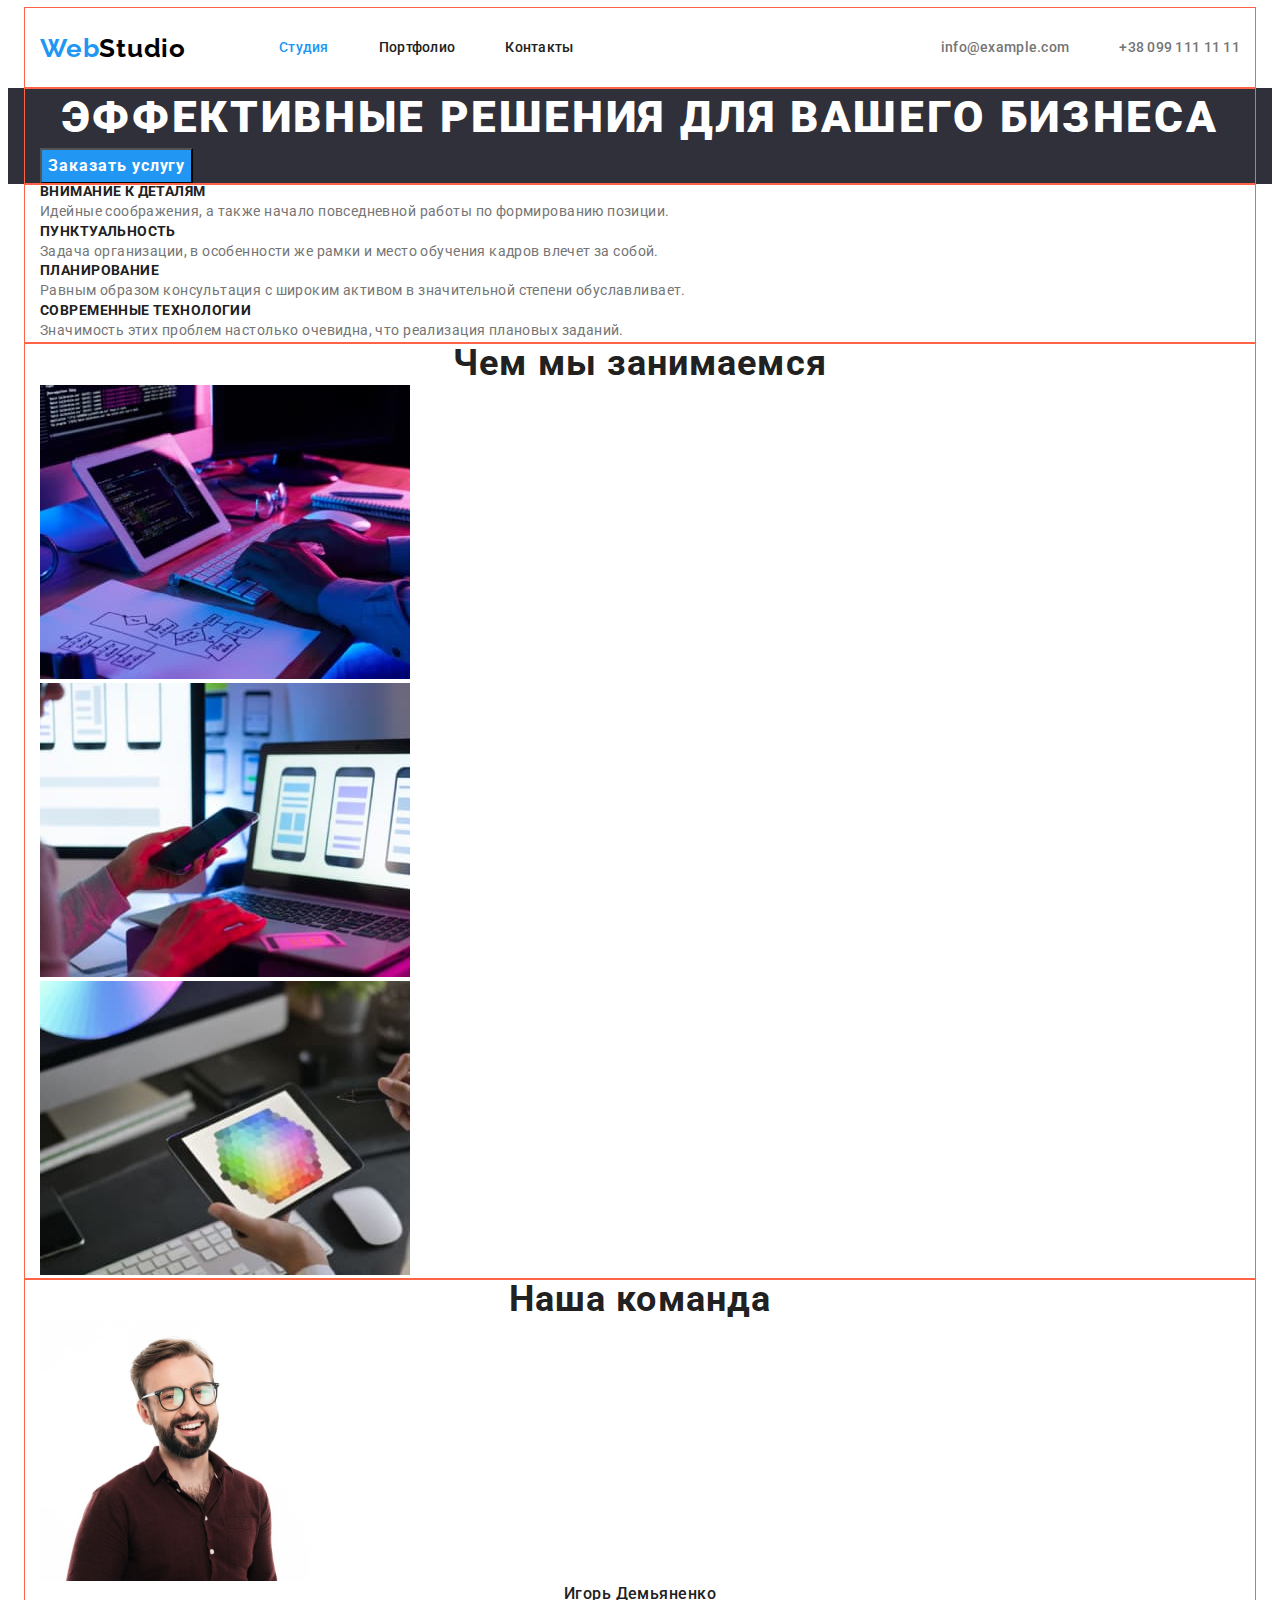
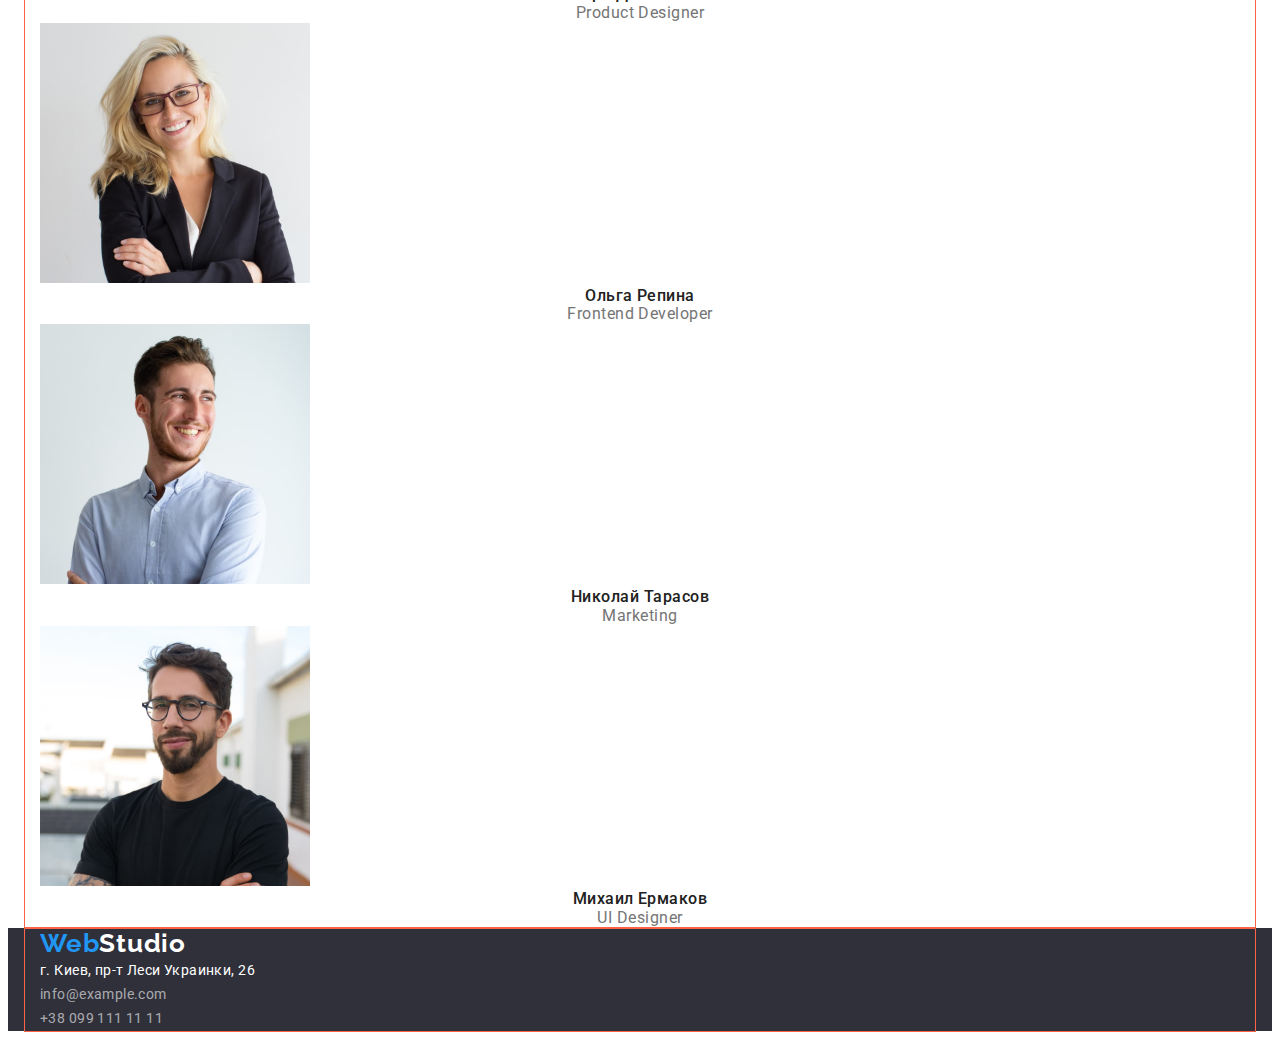
==== index.html @ e0bc8091 "добавлены стили шапке" ====
<!DOCTYPE html>
<html lang="ru">
<head>
    <meta charset="UTF-8">
    <meta http-equiv="X-UA-Compatible" content="IE=edge">
    <meta name="viewport" content="width=device-width, initial-scale=1.0">
    <title>WebStudio</title>
    <link rel="preconnect" href="https://fonts.googleapis.com">
    <link rel="preconnect" href="https://fonts.gstatic.com" crossorigin>
    <link href="https://fonts.googleapis.com/css2?family=Raleway:wght@700&family=Roboto:wght@400;500;700;900&display=swap"
    rel="stylesheet">
    <link rel="stylesheet" href="https://cdnjs.cloudflare.com/ajax/libs/modern-normalize/1.1.0/modern-normalize.min.css"
    integrity="sha512-wpPYUAdjBVSE4KJnH1VR1HeZfpl1ub8YT/NKx4PuQ5NmX2tKuGu6U/JRp5y+Y8XG2tV+wKQpNHVUX03MfMFn9Q=="
    crossorigin="anonymous" referrerpolicy="no-referrer" />
    <link rel="stylesheet" href="./css/styles.css">
</head>
<body>
    <!-- Шапка -->
    <header class="header">
        <div class="container header-container">
            <a href="./index.html" class="link header-logo">Web<span class="header-logo-accent">Studio</span></a>
            <nav class="header-nav">
                <ul class="list header-list">
                    <li class="header-item"><a href="./index.html" class="link header-link current">Студия</a></li>
                    <li class="header-item"><a href="./portfolio.html" class="link header-link">Портфолио</a></li>
                    <li class="header-item"><a href="#" class="link header-link">Контакты</a></li>
                </ul>
            </nav>
            <ul class="list header-contacts">
                <li class="contacts-list"><a href="mailto:info@example.com" class="link header-contact">info@example.com</a></li>
                <li class="contacts-list"><a href="tel:+380991111111" class="link header-contact">+38 099 111 11 11</a></li>
            </ul>
        </div>
    </header>
    <main>
    <!-- Герой -->
        <section class="hero">
            <div class="container">
                <h1 class="hero-title">Эффективные решения для вашего бизнеса</h1>
                <button type="button" class="hero-button">Заказать услугу</button>
            </div>
        </section>
        <!-- Особенности -->
        <section class="features"> 
            <div class="container">
                <h2 class="features-title hidden-title">Особенности</h2>
                <ul class="features-list list">
                    <li class="features-item">
                        <h3 class="features-item-title">Внимание к деталям</h3>
                        <p class="features-item-text">Идейные соображения, а также начало повседневной работы по формированию позиции.
                        </p>
                    </li>
                    <li class="features-item">
                        <h3 class="features-item-title">Пунктуальность</h3>
                        <p class="features-item-text">Задача организации, в особенности же рамки и место обучения кадров влечет за
                            собой.</p>
                    </li>
                    <li class="features-item">
                        <h3 class="features-item-title">Планирование</h3>
                        <p class="features-item-text">Равным образом консультация с широким активом в значительной степени
                            обуславливает.</p>
                    </li>
                    <li class="features-item">
                        <h3 class="features-item-title">Современные технологии</h3>
                        <p class="features-item-text">Значимость этих проблем настолько очевидна, что реализация плановых заданий.</p>
                    </li>
                </ul>
            </div>
        </section>
        <!-- Чем мы занимаемся -->
        <section class="work"> 
            <div class="container">
                <h2 class="work-title">Чем мы занимаемся</h2>
                <ul class="work-list list">
                    <li class="work-list-item">
                        <a href="#" class="link">
                            <img src="./images/img_1.jpg" alt="Человек печатает на клавиатуре" width="370" height="294">
                        </a>
                    </li>
                    <li class="work-list-item">
                        <a href="#" class="link">
                            <img src="./images/img_2.jpg" alt="Человек держит в руке телефон и работает за ноутбуком" width="370"
                                height="294">
                        </a>
                    </li>
                    <li class="work-list-item">
                        <a href="" class="link">
                            <img src="./images/img_3.jpg" alt="Человек выбирает выбирает цвет на планшете" width="370" height="294">
                        </a>
                    </li>
                </ul>
            </div>
        </section>
        <!-- Наша команда -->
        <section class="team">
            <div class="container">
                <h2 class="team-title">Наша команда</h2>
                <ul class="team-list list">
                    <li class="team-list-item">
                        <img src="./images/photo1.jpg" alt="Игорь Демьяненко" width="270" height="260">
                        <h3 class="team-list-title">Игорь Демьяненко</h3>
                        <p lang="en" class="team-list-text">Product Designer</p>
                    </li>
                    <li class="team-list-item">
                        <img src="./images/photo2.jpg" alt="Ольга Репина" width="270" height="260">
                        <h3 class="team-list-title">Ольга Репина</h3>
                        <p lang="en" class="team-list-text">Frontend Developer</p>
                    </li>
                    <li class="team-list-item">
                        <img src="./images/photo3.jpg" alt="Николай Тарасов" width="270" height="260">
                        <h3 class="team-list-title">Николай Тарасов</h3>
                        <p lang="en" class="team-list-text">Marketing</p>
                    </li>
                    <li class="team-list-item">
                    <img src="./images/photo4.jpg" alt="Михаил Ермаков" width="270" height="260">
                    <h3 class="team-list-title">Михаил Ермаков</h3>
                    <p lang="en" class="team-list-text">UI Designer</p>
                    </li>
                </ul>
            </div>
        </section>
    </main>
    <!-- Подвал -->
    <footer class="footer">
        <div class="container">
            <a href="./index.html" class="footer-logo link">Web<span class="footer-logo-accent">Studio</span></a>
            <address class="footer-contacts">
                <p class="footer-address">г. Киев, пр-т Леси Украинки, 26</p>
                <a href="mailto:info@example.com" class="footer-contact link">info@example.com</a> <br/>
                <a href="tel:+380991111111" class="footer-contact link">+38 099 111 11 11</a>
            </address>
        </div>
    </footer>
</body>
</html>
---- css/styles.css ----
:root {
  --main-title-color: #ffffff;
  --second-title-color: #212121;
  --main-text-color: #757575;
  --second-text-color: #ffffff;
  --third-text-color: rgba(255, 255, 255, 0.6);
  --accent-color: #2196f3;
  --main-button-color: #ffffff;
  --second-button-color: #212121;
  --main-button-bgc: #2196f3;
  --second-button-bgc: #f5f4fa;
  --main-logo-color: #2196f3;
  --second-logo-color: #000000;
  --third-logo-color: #ffffff;
  --main-header-color: #212121;
  --second-header-color: #757575;
  --main-bgc: #ffffff;
  --second-bgc: #2f303a;
  --third-bgc: #f5f4fa;
}

body {
  font-family: 'Roboto', sans-serif;
  color: #212121;
}

p,
h1,
h2,
h3,
h4,
h5,
h6 {
  margin: 0;
}

.container {
  width: 1200px;
  padding-right: 15px;
  padding-left: 15px;
  margin: 0 auto;

  outline: 1px solid tomato;
}

.list {
  list-style: none;
  margin: 0;
  padding: 0;
}

.link {
  text-decoration: none;
}

.hidden-title {
  position: absolute;
  clip: rect(0 0 0 0);
  width: 1px;
  height: 1px;
  margin: -1px;
  border: 0;
  padding: 0;
  overflow: hidden;
}

/* Шапка */

.header-container {
  display: flex;
  align-items: center;
}

.header-logo {
  font-family: 'Raleway';
  font-weight: 700;
  font-size: 26px;
  line-height: 1.19;
  letter-spacing: 0.03em;
  color: var(--main-logo-color);
}

.header-logo-accent {
  color: var(--second-logo-color);
}

.header-list {
  display: flex;
  margin-left: 93px;
}

.header-item:not(:last-child) {
  margin-right: 50px;
}

.header-link {
  display: block;
  padding-top: 32px;
  padding-bottom: 32px;

  font-weight: 500;
  font-size: 14px;
  line-height: 1.14;
  letter-spacing: 0.02em;
  color: var(--main-header-color);
}

.header-link:hover,
.header-link:focus {
  color: var(--accent-color);
}

.header-contacts {
  display: flex;
  margin-left: auto;
}

.contacts-list:not(:last-child) {
  margin-right: 50px;
}

.header-contact {
  display: block;
  padding-top: 32px;
  padding-bottom: 32px;

  font-weight: 500;
  font-size: 14px;
  line-height: 1.14;
  letter-spacing: 0.02em;
  color: var(--second-header-color);
}

.header-contact:hover,
.header-contact:focus {
  color: var(--accent-color);
}

.header-nav .link.current {
  color: var(--accent-color);
}

/* Герой */

.hero {
  background-color: var(--second-bgc);
}

.hero-title {
  font-weight: 900;
  font-size: 44px;
  line-height: 1.36;
  text-align: center;
  letter-spacing: 0.06em;
  text-transform: uppercase;
  color: var(--main-title-color);
}

.hero-button {
  font-family: inherit;
  font-weight: 700;
  font-size: 16px;
  line-height: 1.87;
  text-align: center;
  letter-spacing: 0.06em;
  color: var(--main-button-color);
  background-color: var(--main-button-bgc);
}

.hero-button {
  cursor: pointer;
}

.hero-button:hover,
.hero-button:focus {
  color: var(--accent-color);
  background-color: var(--second-button-bgc);
}

/* Особенности */

.features-item-title {
  font-weight: 700;
  font-size: 14px;
  line-height: 1.14;
  letter-spacing: 0.03em;
  text-transform: uppercase;
  color: var(--second-title-color);
}

.features-item-text {
  font-size: 14px;
  line-height: 1.71;
  letter-spacing: 0.03em;
  color: var(--main-text-color);
}

/* Чем мы занимаемся */

.work-title {
  font-weight: 700;
  font-size: 36px;
  line-height: 1.16;
  text-align: center;
  letter-spacing: 0.03em;
  color: var(--second-title-color);
}

/* Наша команда */

.team-title {
  font-weight: 700;
  font-size: 36px;
  line-height: 1.16;
  text-align: center;
  letter-spacing: 0.03em;
  color: var(--second-title-color);
}

.team-list-title {
  font-weight: 500;
  font-size: 16px;
  line-height: 1.18;
  text-align: center;
  letter-spacing: 0.03em;
  color: var(--second-title-color);
}

.team-list-text {
  font-size: 16px;
  line-height: 1.18;
  text-align: center;
  letter-spacing: 0.03em;
  color: var(--main-text-color);
}

/* Подвал */

.footer {
  background-color: var(--second-bgc);
}

.footer-logo {
  font-family: 'Raleway';
  font-weight: 700;
  font-size: 26px;
  line-height: 1.19;
  letter-spacing: 0.03em;
  color: var(--main-logo-color);
}

.footer-logo-accent {
  color: var(--third-logo-color);
}

.footer-address {
  font-style: normal;
  font-size: 14px;
  line-height: 1.71;
  letter-spacing: 0.03em;
  color: var(--second-text-color);
}

.footer-contact {
  font-style: normal;
  font-size: 14px;
  line-height: 1.71;
  letter-spacing: 0.03em;
  color: var(--third-text-color);
}
.footer-contact:hover,
.footer-contact:focus {
  color: var(--accent-color);
}

/* --- Портфолио--- */
/* Фильтр */

.filter-button {
  font-family: inherit;
  font-weight: 500;
  font-size: 16px;
  line-height: 1.62;
  text-align: center;
  letter-spacing: 0.03em;
  color: var(--second-button-color);
  background-color: var(--second-button-bgc);
}
.filter-button {
  cursor: pointer;
}

.filter-button:hover,
.filter-button:focus {
  color: var(--main-button-color);
  background-color: var(--main-button-bgc);
}

/* Проекты */

.projects-litle {
  font-weight: 700;
  font-size: 18px;
  line-height: 2;
  letter-spacing: 0.06em;
  color: var(--second-title-color);
}

.projects-text {
  font-size: 16px;
  line-height: 1.87;
  letter-spacing: 0.03em;
  color: var(--main-text-color);
}
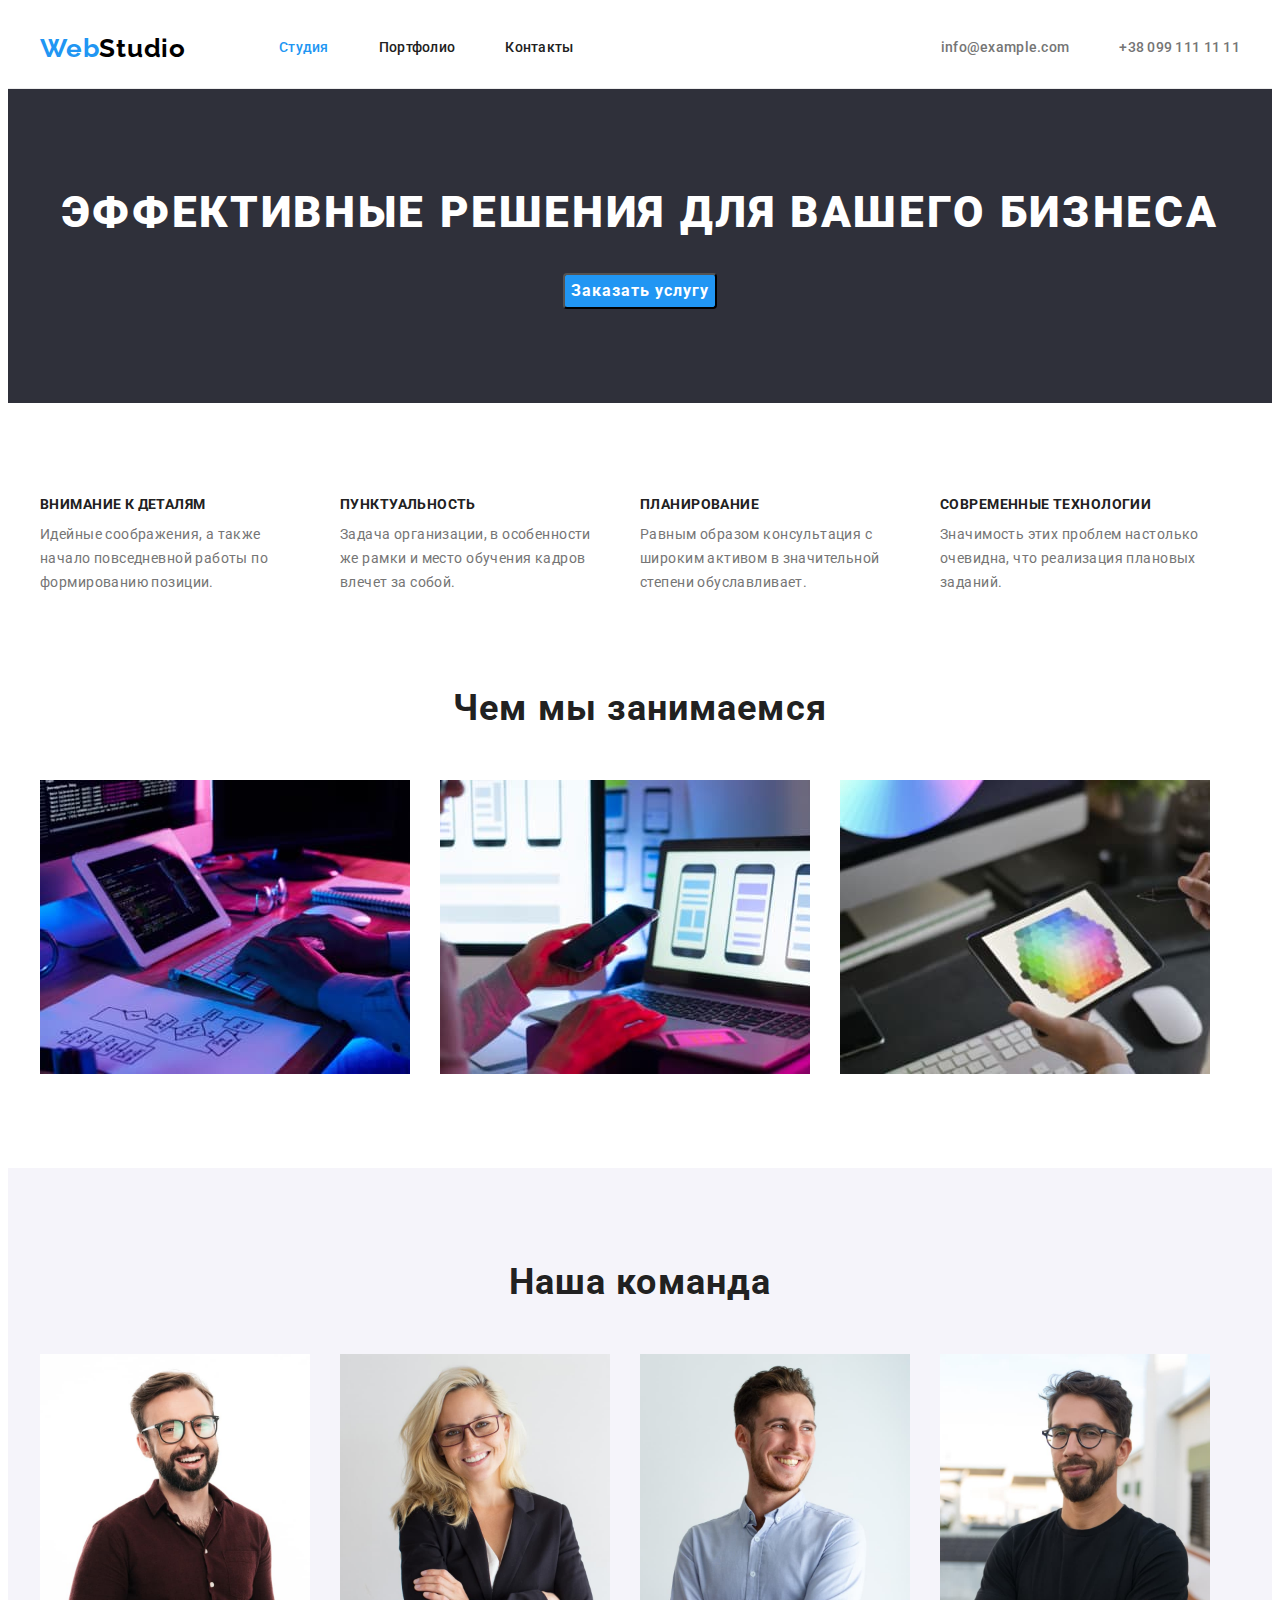
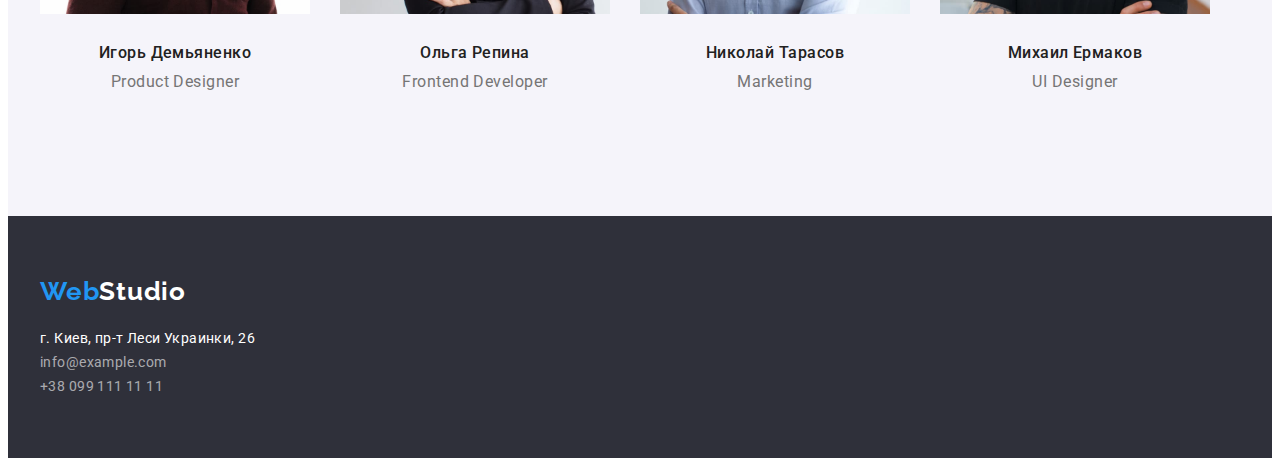
==== commit 0022a831: "Добавлены стили при помощи флекса" ====
--- a/index.html
+++ b/index.html
@@ -11,7 +11,9 @@
     rel="stylesheet">
     <link rel="stylesheet" href="https://cdnjs.cloudflare.com/ajax/libs/modern-normalize/1.1.0/modern-normalize.min.css"
     integrity="sha512-wpPYUAdjBVSE4KJnH1VR1HeZfpl1ub8YT/NKx4PuQ5NmX2tKuGu6U/JRp5y+Y8XG2tV+wKQpNHVUX03MfMFn9Q=="
-    crossorigin="anonymous" referrerpolicy="no-referrer" />
+    crossorigin="anonymous" referrerpolicy="no-referrer" /><link rel="stylesheet" href="https://cdnjs.cloudflare.com/ajax/libs/modern-normalize/1.1.0/modern-normalize.min.css"
+        integrity="sha512-wpPYUAdjBVSE4KJnH1VR1HeZfpl1ub8YT/NKx4PuQ5NmX2tKuGu6U/JRp5y+Y8XG2tV+wKQpNHVUX03MfMFn9Q=="
+        crossorigin="anonymous" referrerpolicy="no-referrer" />
     <link rel="stylesheet" href="./css/styles.css">
 </head>
 <body>
@@ -34,14 +36,14 @@
     </header>
     <main>
     <!-- Герой -->
-        <section class="hero">
+        <section class="hero section">
             <div class="container">
                 <h1 class="hero-title">Эффективные решения для вашего бизнеса</h1>
                 <button type="button" class="hero-button">Заказать услугу</button>
             </div>
         </section>
         <!-- Особенности -->
-        <section class="features"> 
+        <section class="features section"> 
             <div class="container">
                 <h2 class="features-title hidden-title">Особенности</h2>
                 <ul class="features-list list">
@@ -68,7 +70,7 @@
             </div>
         </section>
         <!-- Чем мы занимаемся -->
-        <section class="work"> 
+        <section class="work section"> 
             <div class="container">
                 <h2 class="work-title">Чем мы занимаемся</h2>
                 <ul class="work-list list">
@@ -92,29 +94,37 @@
             </div>
         </section>
         <!-- Наша команда -->
-        <section class="team">
+        <section class="team section">
             <div class="container">
                 <h2 class="team-title">Наша команда</h2>
                 <ul class="team-list list">
                     <li class="team-list-item">
                         <img src="./images/photo1.jpg" alt="Игорь Демьяненко" width="270" height="260">
-                        <h3 class="team-list-title">Игорь Демьяненко</h3>
-                        <p lang="en" class="team-list-text">Product Designer</p>
+                        <div class="team-card-bottom">
+                            <h3 class="team-list-title">Игорь Демьяненко</h3>
+                            <p lang="en" class="team-list-text">Product Designer</p>
+                        </div>
                     </li>
                     <li class="team-list-item">
                         <img src="./images/photo2.jpg" alt="Ольга Репина" width="270" height="260">
-                        <h3 class="team-list-title">Ольга Репина</h3>
-                        <p lang="en" class="team-list-text">Frontend Developer</p>
+                        <div class="team-card-bottom">
+                            <h3 class="team-list-title">Ольга Репина</h3>
+                            <p lang="en" class="team-list-text">Frontend Developer</p>
+                        </div>
                     </li>
                     <li class="team-list-item">
                         <img src="./images/photo3.jpg" alt="Николай Тарасов" width="270" height="260">
-                        <h3 class="team-list-title">Николай Тарасов</h3>
-                        <p lang="en" class="team-list-text">Marketing</p>
+                        <div class="team-card-bottom">
+                            <h3 class="team-list-title">Николай Тарасов</h3>
+                            <p lang="en" class="team-list-text">Marketing</p>
+                        </div>
                     </li>
                     <li class="team-list-item">
                     <img src="./images/photo4.jpg" alt="Михаил Ермаков" width="270" height="260">
-                    <h3 class="team-list-title">Михаил Ермаков</h3>
-                    <p lang="en" class="team-list-text">UI Designer</p>
+                    <div class="team-card-bottom">
+                        <h3 class="team-list-title">Михаил Ермаков</h3>
+                        <p lang="en" class="team-list-text">UI Designer</p>
+                    </div>
                     </li>
                 </ul>
             </div>
@@ -122,7 +132,7 @@
     </main>
     <!-- Подвал -->
     <footer class="footer">
-        <div class="container">
+        <div class="container footer-container">
             <a href="./index.html" class="footer-logo link">Web<span class="footer-logo-accent">Studio</span></a>
             <address class="footer-contacts">
                 <p class="footer-address">г. Киев, пр-т Леси Украинки, 26</p>
--- a/css/styles.css
+++ b/css/styles.css
@@ -34,13 +34,24 @@
   margin: 0;
 }
 
+img {
+  display: block;
+  max-width: 100%;
+  height: auto;
+}
+
 .container {
   width: 1200px;
   padding-right: 15px;
   padding-left: 15px;
   margin: 0 auto;
 
-  outline: 1px solid tomato;
+  /* outline: 1px solid tomato; */
+}
+
+.section {
+  padding-top: 94px;
+  padding-bottom: 94px;
 }
 
 .list {
@@ -66,6 +77,10 @@
 
 /* Шапка */
 
+.header {
+  border-bottom: 1px solid #ececec;
+}
+
 .header-container {
   display: flex;
   align-items: center;
@@ -144,9 +159,12 @@
 
 .hero {
   background-color: var(--second-bgc);
+  text-align: center;
 }
 
 .hero-title {
+  margin-bottom: 30px;
+
   font-weight: 900;
   font-size: 44px;
   line-height: 1.36;
@@ -157,6 +175,7 @@
 }
 
 .hero-button {
+  border-radius: 4px;
   font-family: inherit;
   font-weight: 700;
   font-size: 16px;
@@ -179,7 +198,24 @@
 
 /* Особенности */
 
+.features {
+  padding-bottom: 0px;
+}
+
+.features-list {
+  display: flex;
+}
+
+.features-item {
+  width: 270px;
+}
+.features-item:not(:last-child) {
+  margin-right: 30px;
+}
+
 .features-item-title {
+  margin-bottom: 10px;
+
   font-weight: 700;
   font-size: 14px;
   line-height: 1.14;
@@ -197,7 +233,17 @@
 
 /* Чем мы занимаемся */
 
+.work-list {
+  display: flex;
+}
+
+.work-list-item:not(:last-child) {
+  margin-right: 30px;
+}
+
 .work-title {
+  margin-bottom: 50px;
+
   font-weight: 700;
   font-size: 36px;
   line-height: 1.16;
@@ -207,8 +253,21 @@
 }
 
 /* Наша команда */
+.team {
+  background-color: var(--third-bgc);
+}
+
+.team-list {
+  display: flex;
+}
+
+.team-list-item:not(:last-child) {
+  margin-right: 30px;
+}
 
 .team-title {
+  margin-bottom: 50px;
+
   font-weight: 700;
   font-size: 36px;
   line-height: 1.16;
@@ -218,6 +277,8 @@
 }
 
 .team-list-title {
+  margin-bottom: 10px;
+
   font-weight: 500;
   font-size: 16px;
   line-height: 1.18;
@@ -234,13 +295,26 @@
   color: var(--main-text-color);
 }
 
+.team-card-bottom {
+  padding-top: 30px;
+  padding-bottom: 30px;
+}
+
 /* Подвал */
 
 .footer {
   background-color: var(--second-bgc);
 }
 
+.footer-container {
+  padding-top: 60px;
+  padding-bottom: 60px;
+}
+
 .footer-logo {
+  display: block;
+  margin-bottom: 20px;
+
   font-family: 'Raleway';
   font-weight: 700;
   font-size: 26px;
@@ -275,6 +349,18 @@
 
 /* --- Портфолио--- */
 /* Фильтр */
+
+.filter-list {
+  display: flex;
+  justify-content: center;
+}
+.filter-container {
+  margin-bottom: 60px;
+}
+
+.filter-item:not(:last-child) {
+  margin-right: 10px;
+}
 
 .filter-button {
   font-family: inherit;
@@ -285,6 +371,8 @@
   letter-spacing: 0.03em;
   color: var(--second-button-color);
   background-color: var(--second-button-bgc);
+  border-radius: 4px;
+  border: 0px;
 }
 .filter-button {
   cursor: pointer;
@@ -298,7 +386,27 @@
 
 /* Проекты */
 
-.projects-litle {
+.projects-list {
+  display: flex;
+  flex-wrap: wrap;
+  margin-right: -30px;
+  margin-bottom: -30px;
+}
+
+.projects-item {
+  flex-basis: calc(100% / 3 -30px);
+  margin-right: 30px;
+  margin-bottom: 30px;
+}
+
+.projects-card-bottom {
+  padding: 20px 24px;
+  border: 1px solid #eeeeee;
+}
+
+.projects-title {
+  margin-bottom: 4px;
+
   font-weight: 700;
   font-size: 18px;
   line-height: 2;
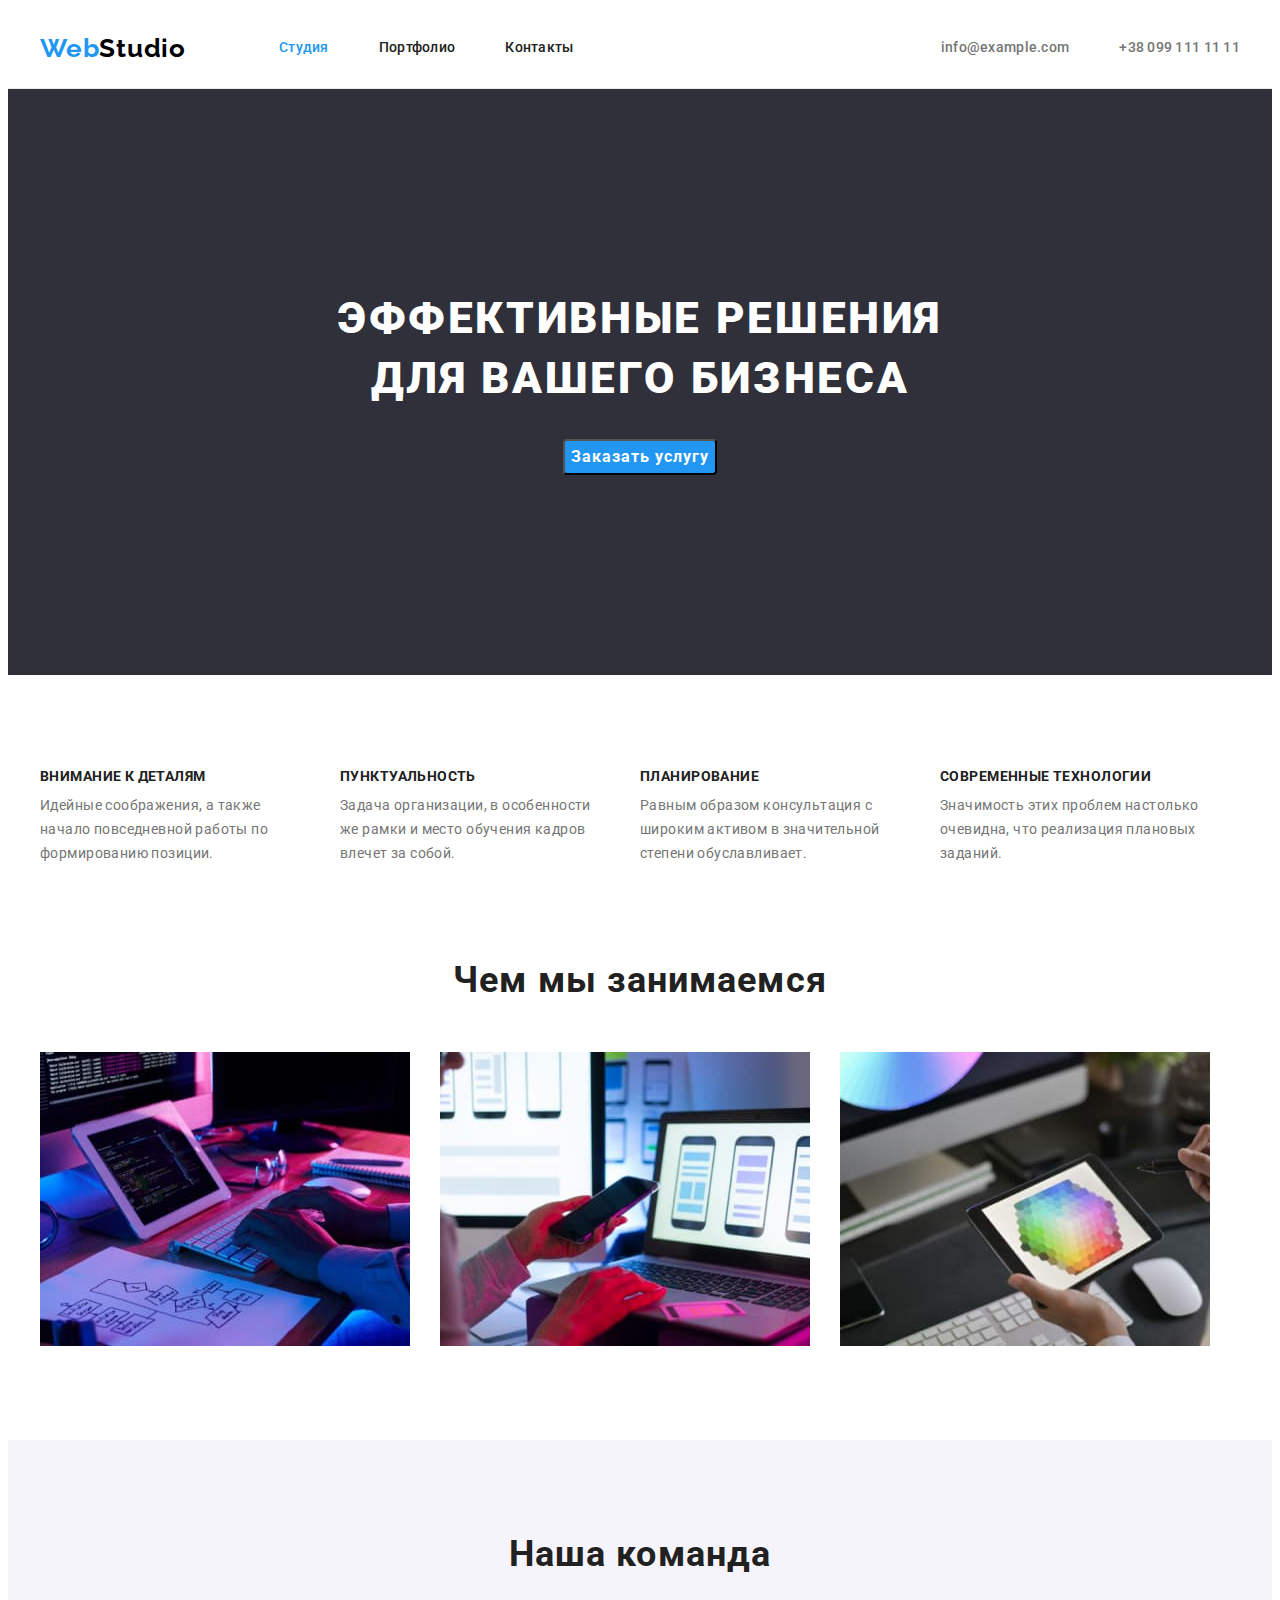
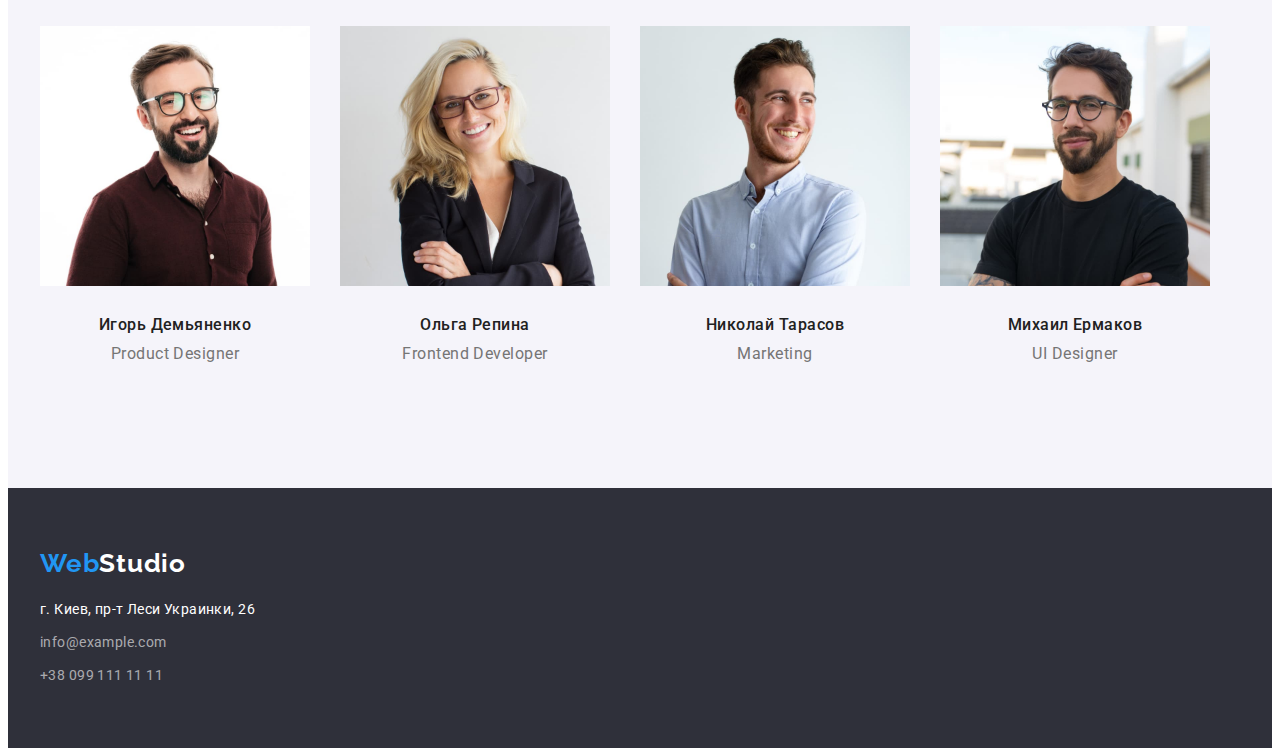
==== commit 340d9acd: "Исправлены ошибки" ====
--- a/index.html
+++ b/index.html
@@ -136,8 +136,10 @@
             <a href="./index.html" class="footer-logo link">Web<span class="footer-logo-accent">Studio</span></a>
             <address class="footer-contacts">
                 <p class="footer-address">г. Киев, пр-т Леси Украинки, 26</p>
-                <a href="mailto:info@example.com" class="footer-contact link">info@example.com</a> <br/>
-                <a href="tel:+380991111111" class="footer-contact link">+38 099 111 11 11</a>
+                <ul class="list">
+                    <li class="footer-mail"><a href="mailto:info@example.com" class="footer-contact link">info@example.com</a></li>
+                    <li class="footer-tel"><a href="tel:+380991111111" class="footer-contact link">+38 099 111 11 11</a></li>
+                </ul>
             </address>
         </div>
     </footer>
--- a/css/styles.css
+++ b/css/styles.css
@@ -160,10 +160,15 @@
 .hero {
   background-color: var(--second-bgc);
   text-align: center;
+  padding-top: 200px;
+  padding-bottom: 200px;
 }
 
 .hero-title {
+  width: 696px;
   margin-bottom: 30px;
+  margin-right: auto;
+  margin-left: auto;
 
   font-weight: 900;
   font-size: 44px;
@@ -304,9 +309,6 @@
 
 .footer {
   background-color: var(--second-bgc);
-}
-
-.footer-container {
   padding-top: 60px;
   padding-bottom: 60px;
 }
@@ -328,11 +330,17 @@
 }
 
 .footer-address {
+  margin-bottom: 9px;
+
   font-style: normal;
   font-size: 14px;
   line-height: 1.71;
   letter-spacing: 0.03em;
   color: var(--second-text-color);
+}
+
+.footer-mail {
+  margin-bottom: 9px;
 }
 
 .footer-contact {
@@ -355,7 +363,7 @@
   justify-content: center;
 }
 .filter-container {
-  margin-bottom: 60px;
+  margin-bottom: 50px;
 }
 
 .filter-item:not(:last-child) {
@@ -363,6 +371,7 @@
 }
 
 .filter-button {
+  padding: 6px 22px;
   font-family: inherit;
   font-weight: 500;
   font-size: 16px;
@@ -394,7 +403,7 @@
 }
 
 .projects-item {
-  flex-basis: calc(100% / 3 -30px);
+  flex-basis: calc(100% / 3 - 30px);
   margin-right: 30px;
   margin-bottom: 30px;
 }
